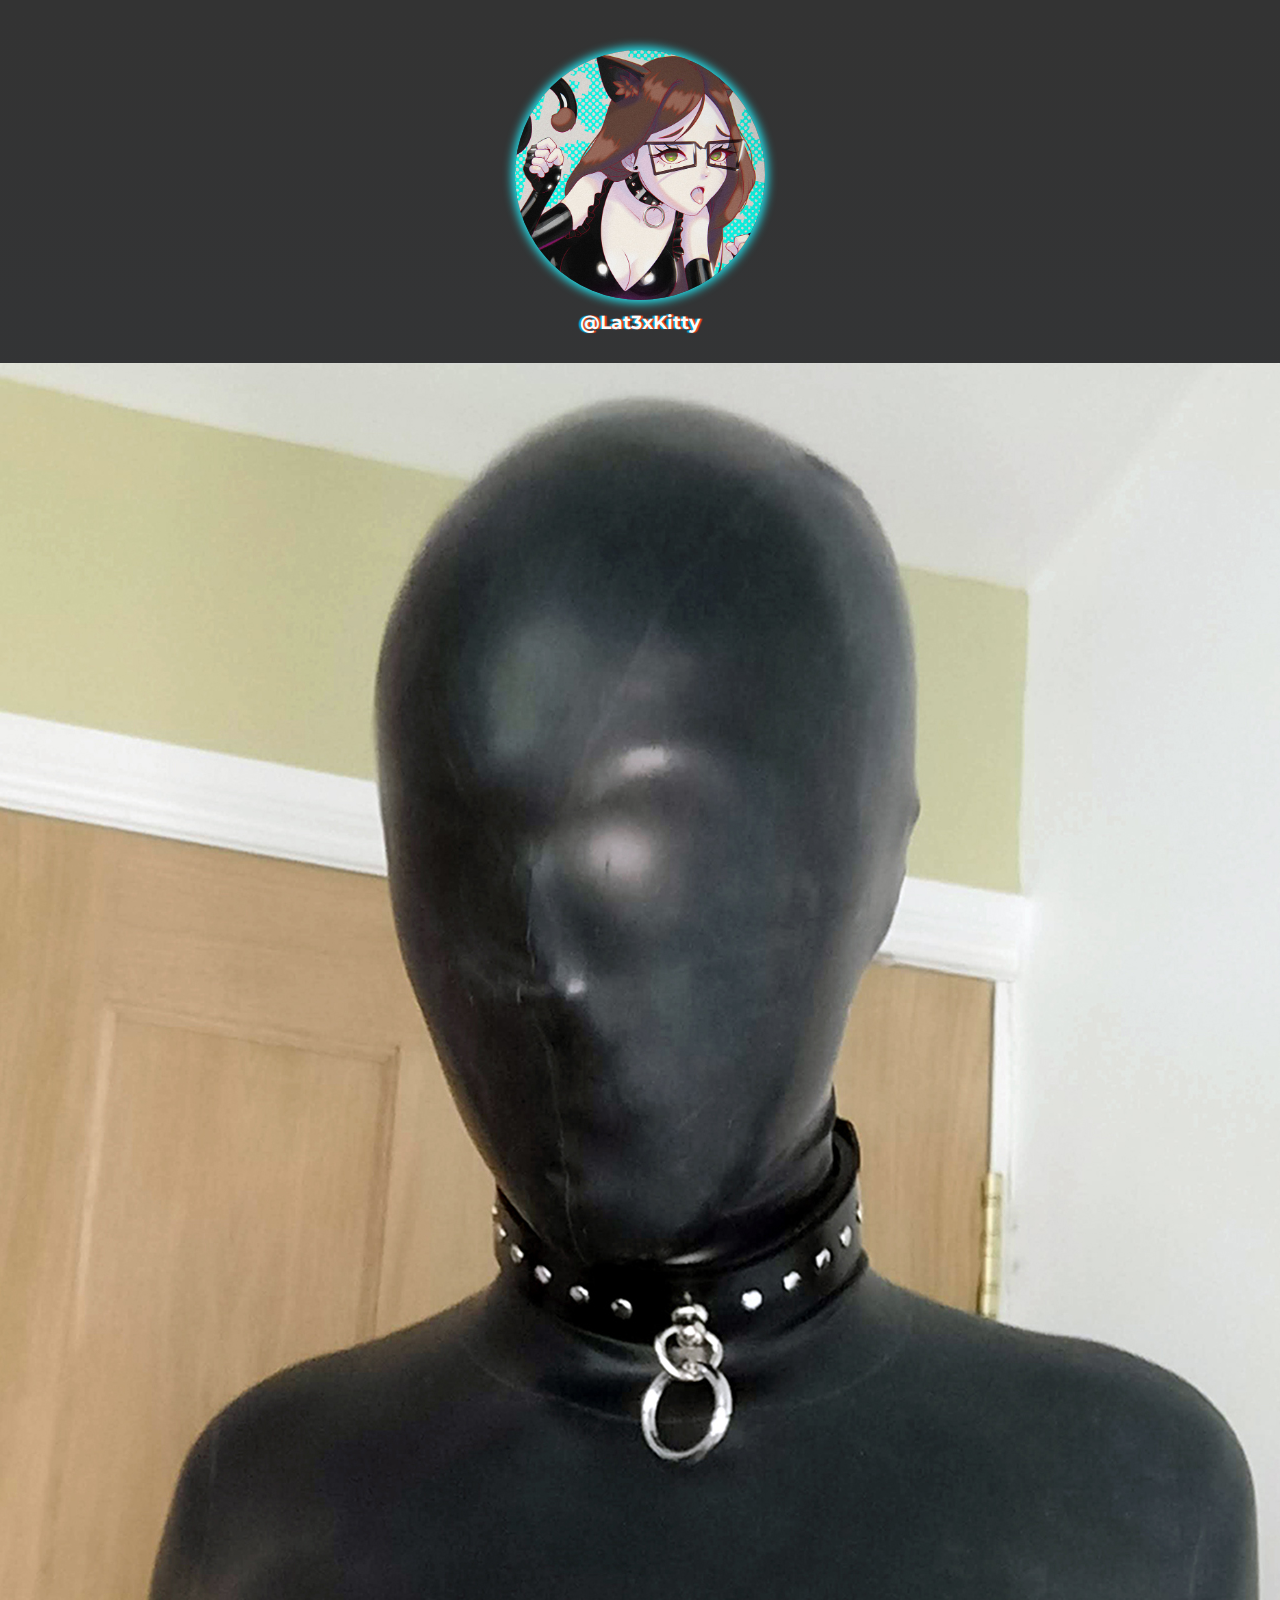
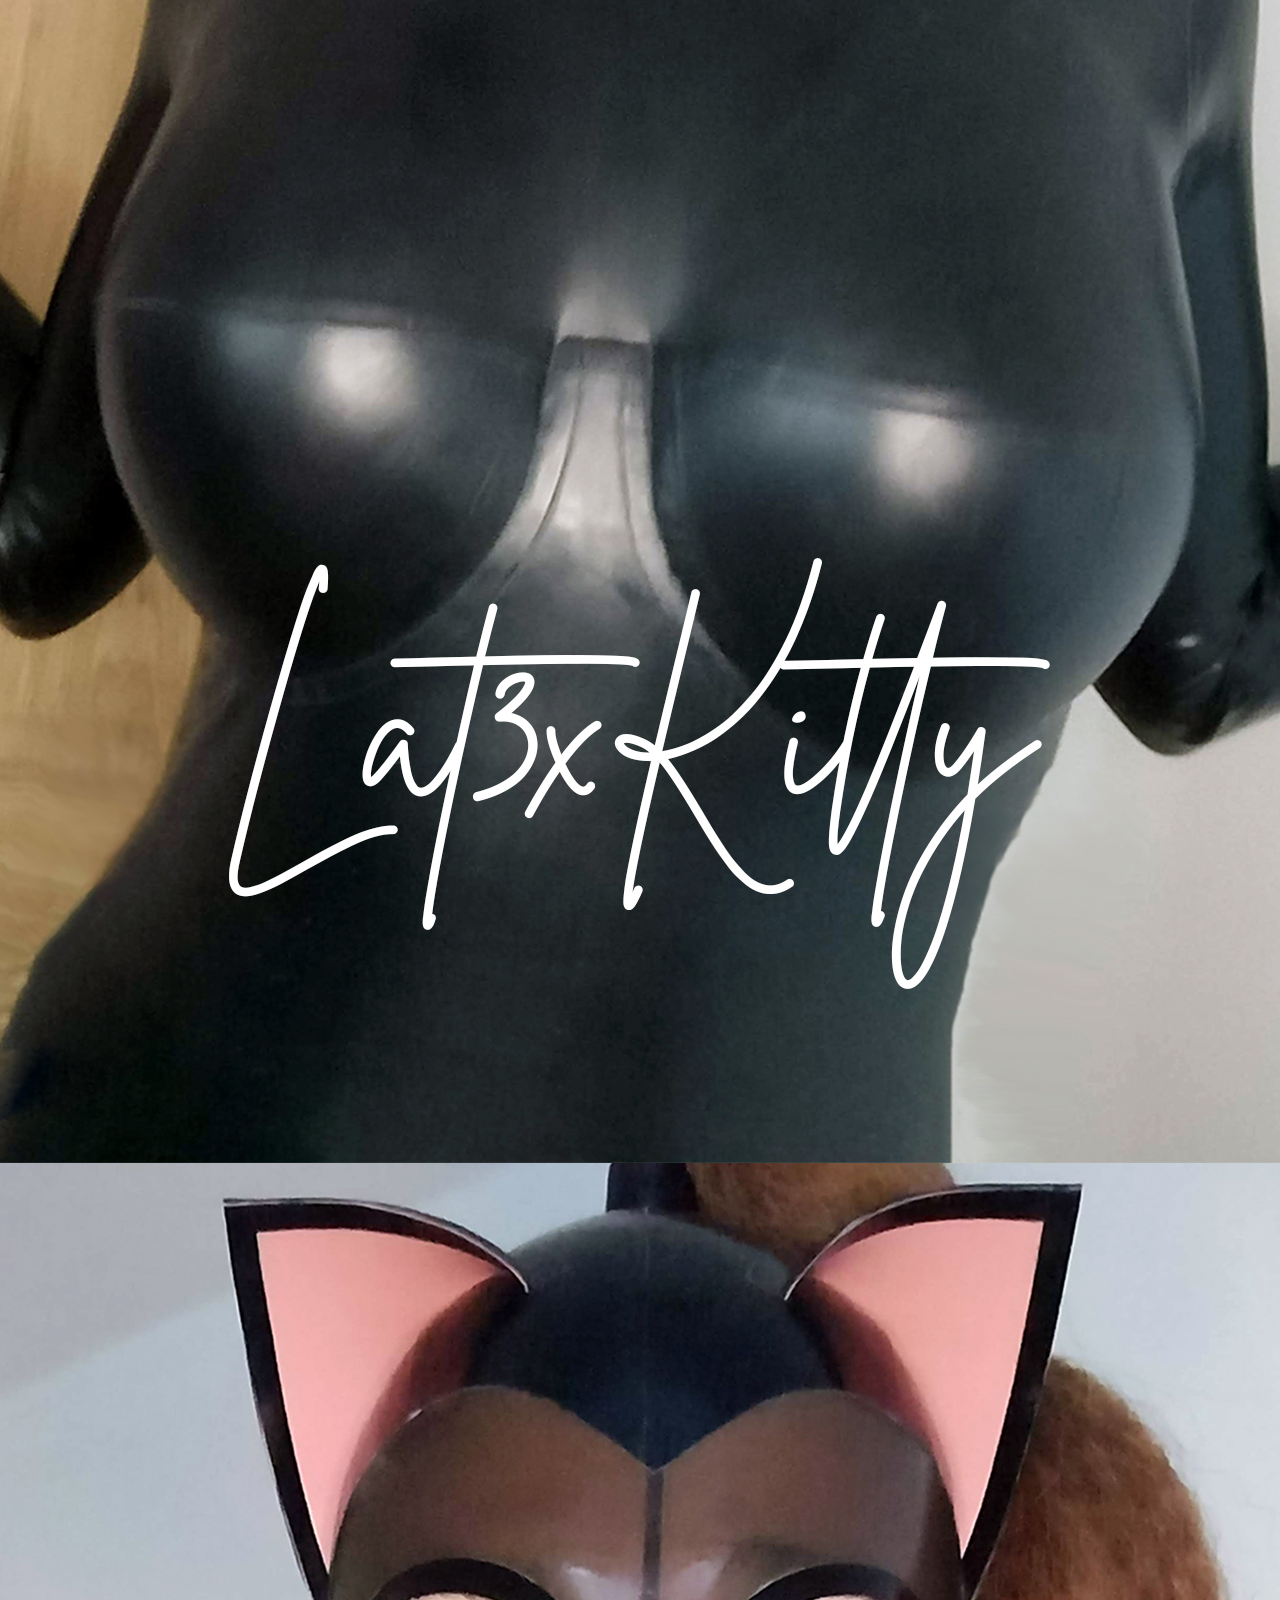
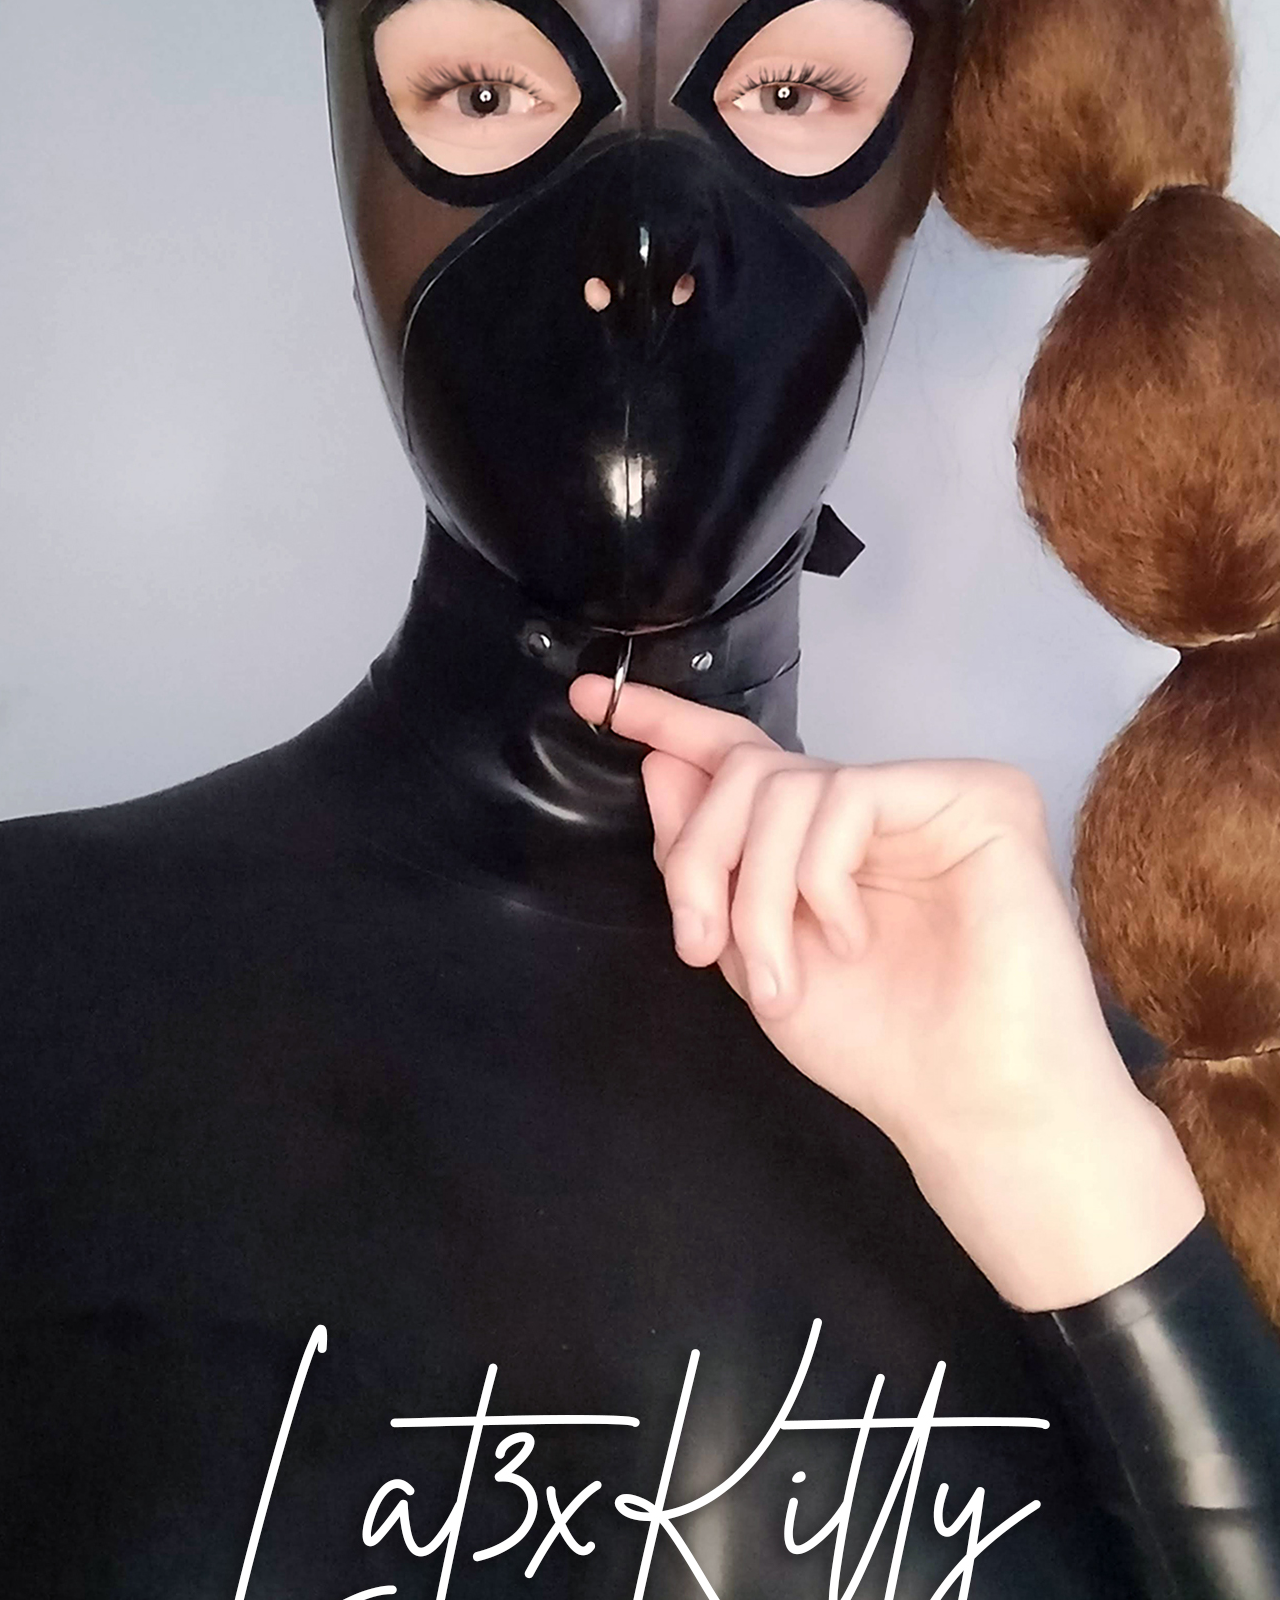
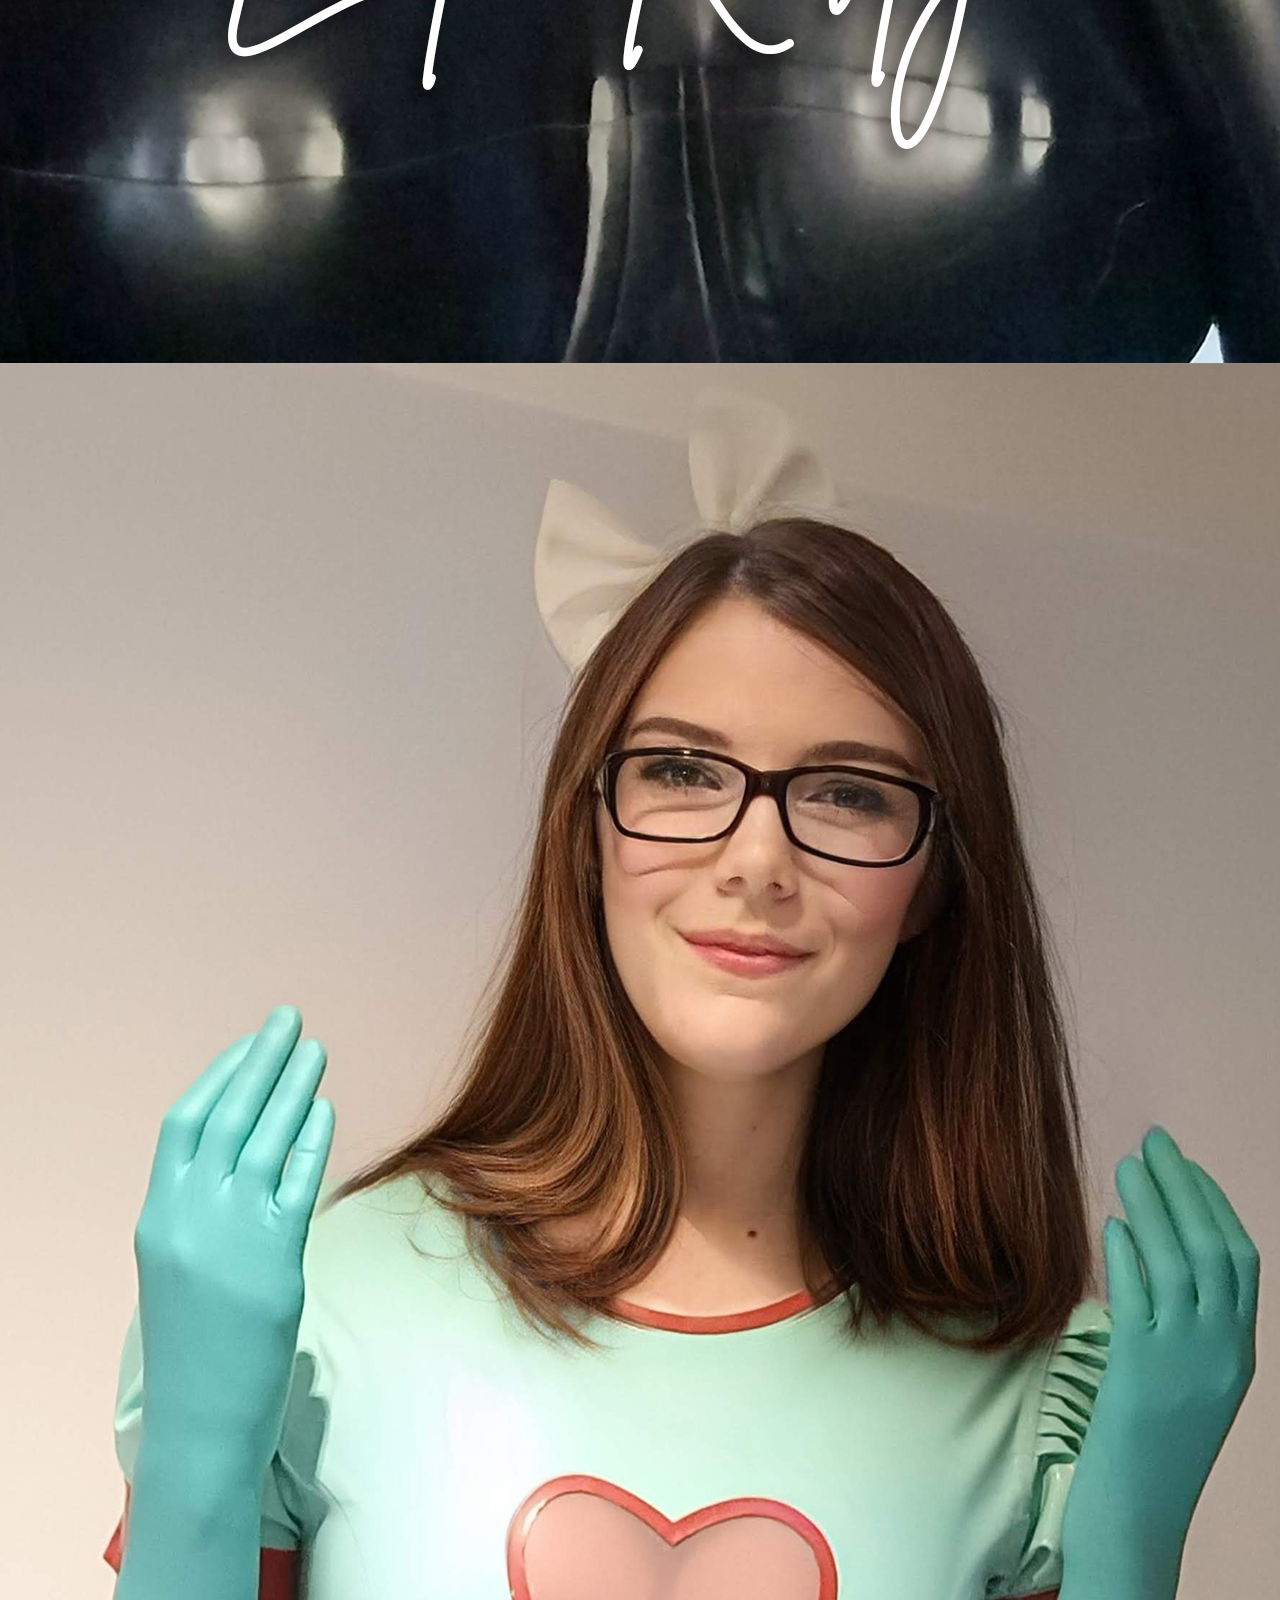
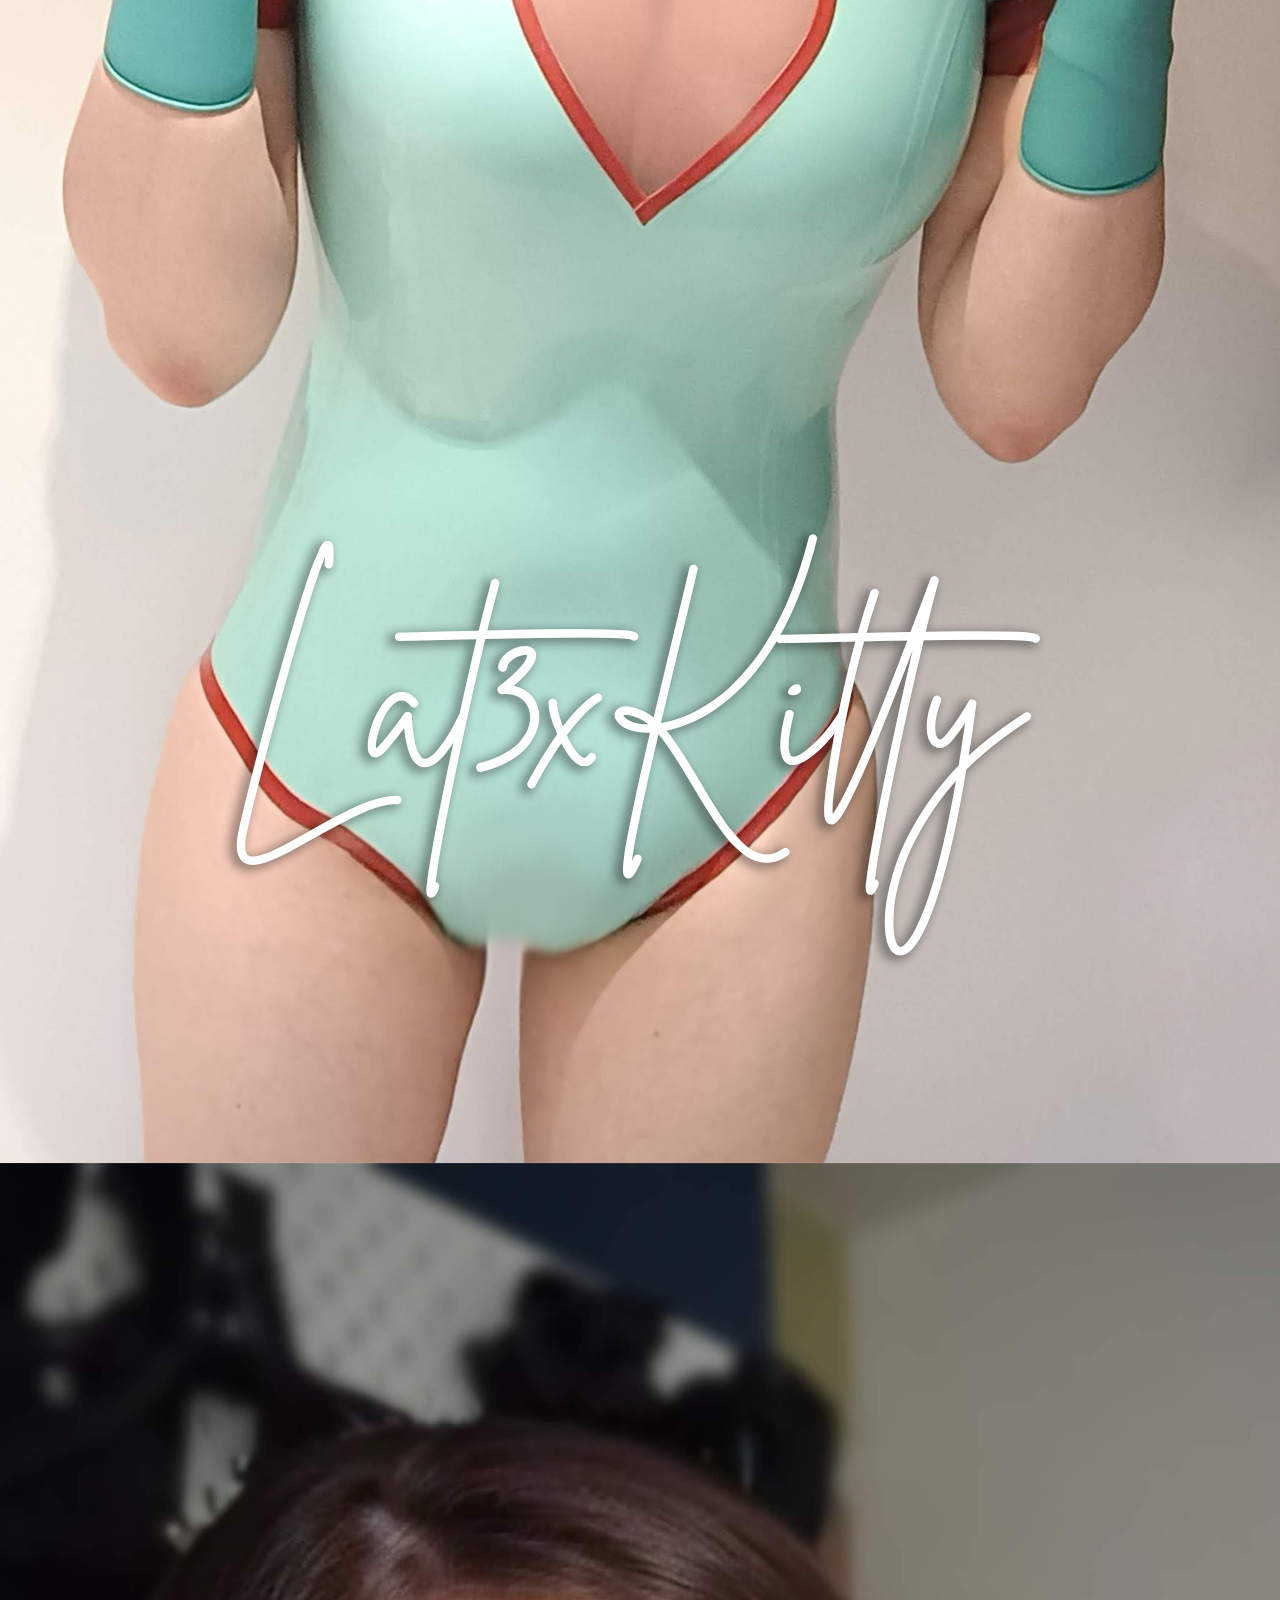
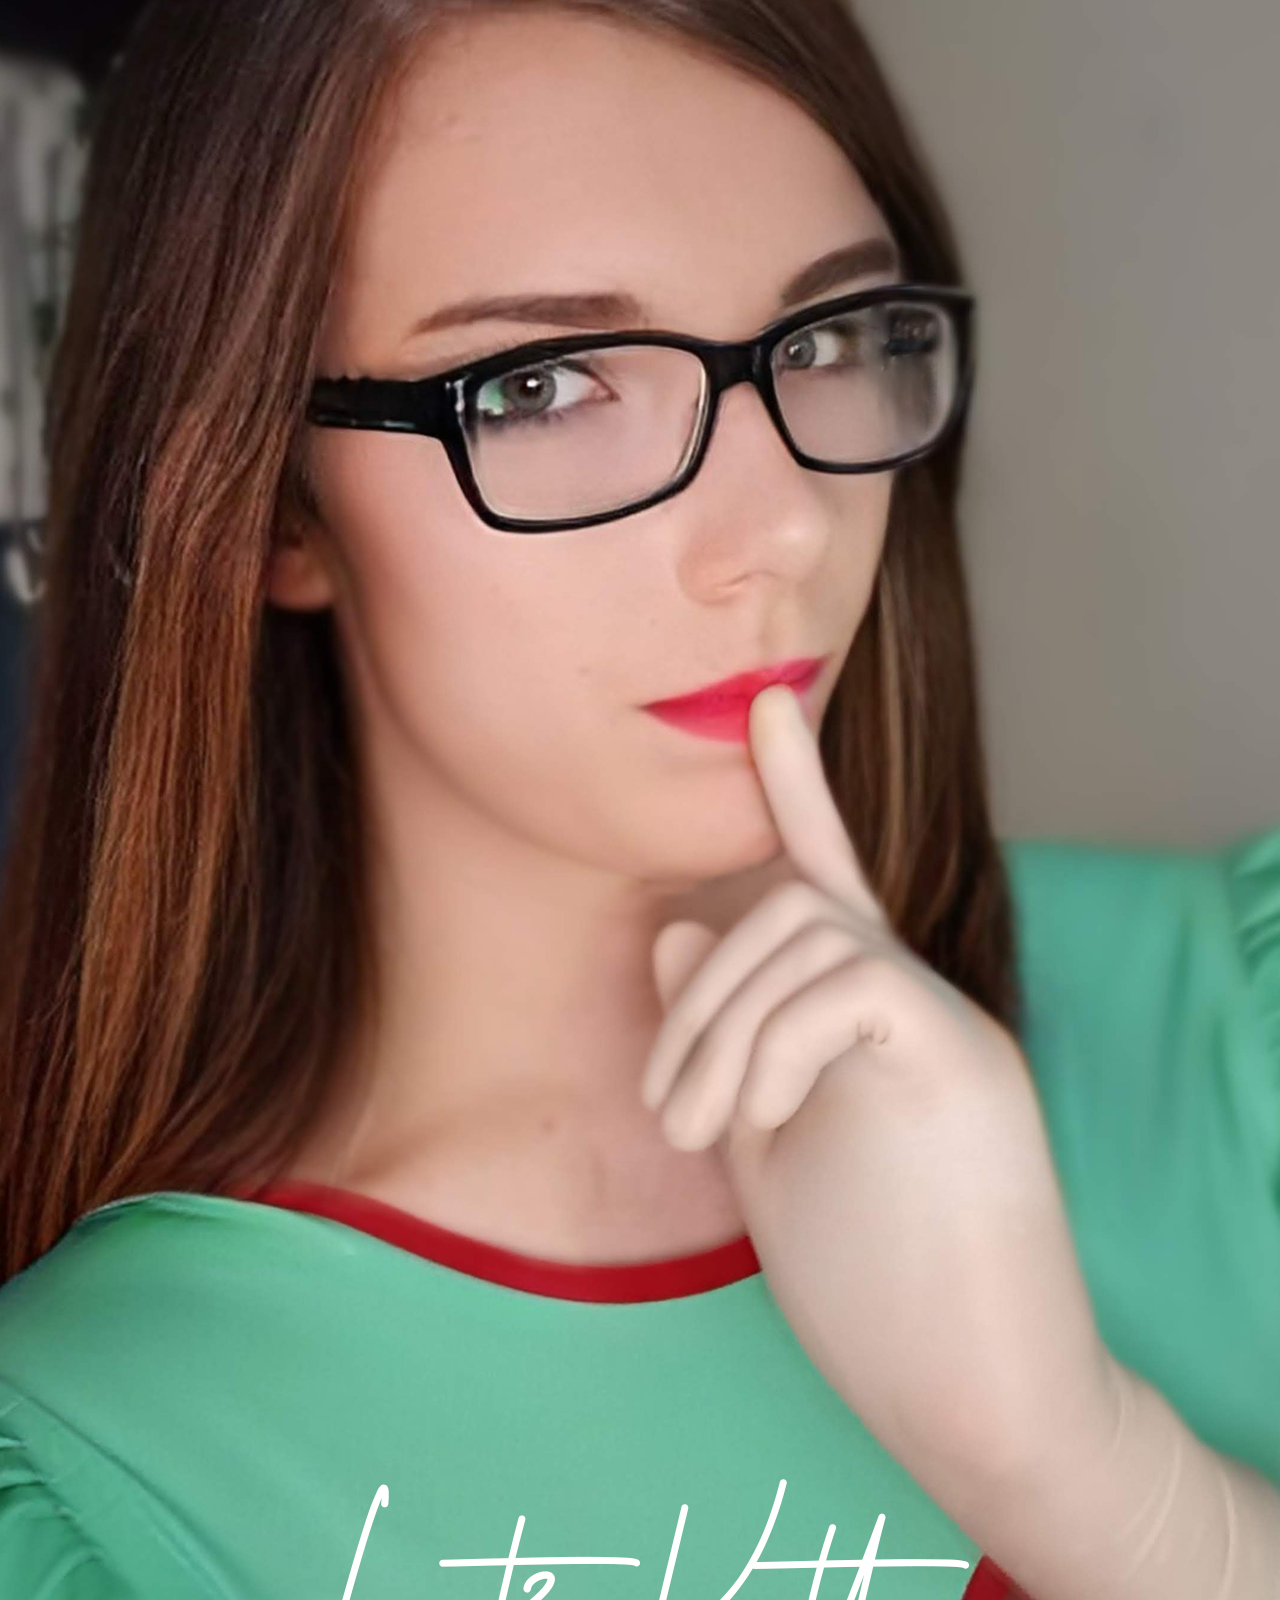
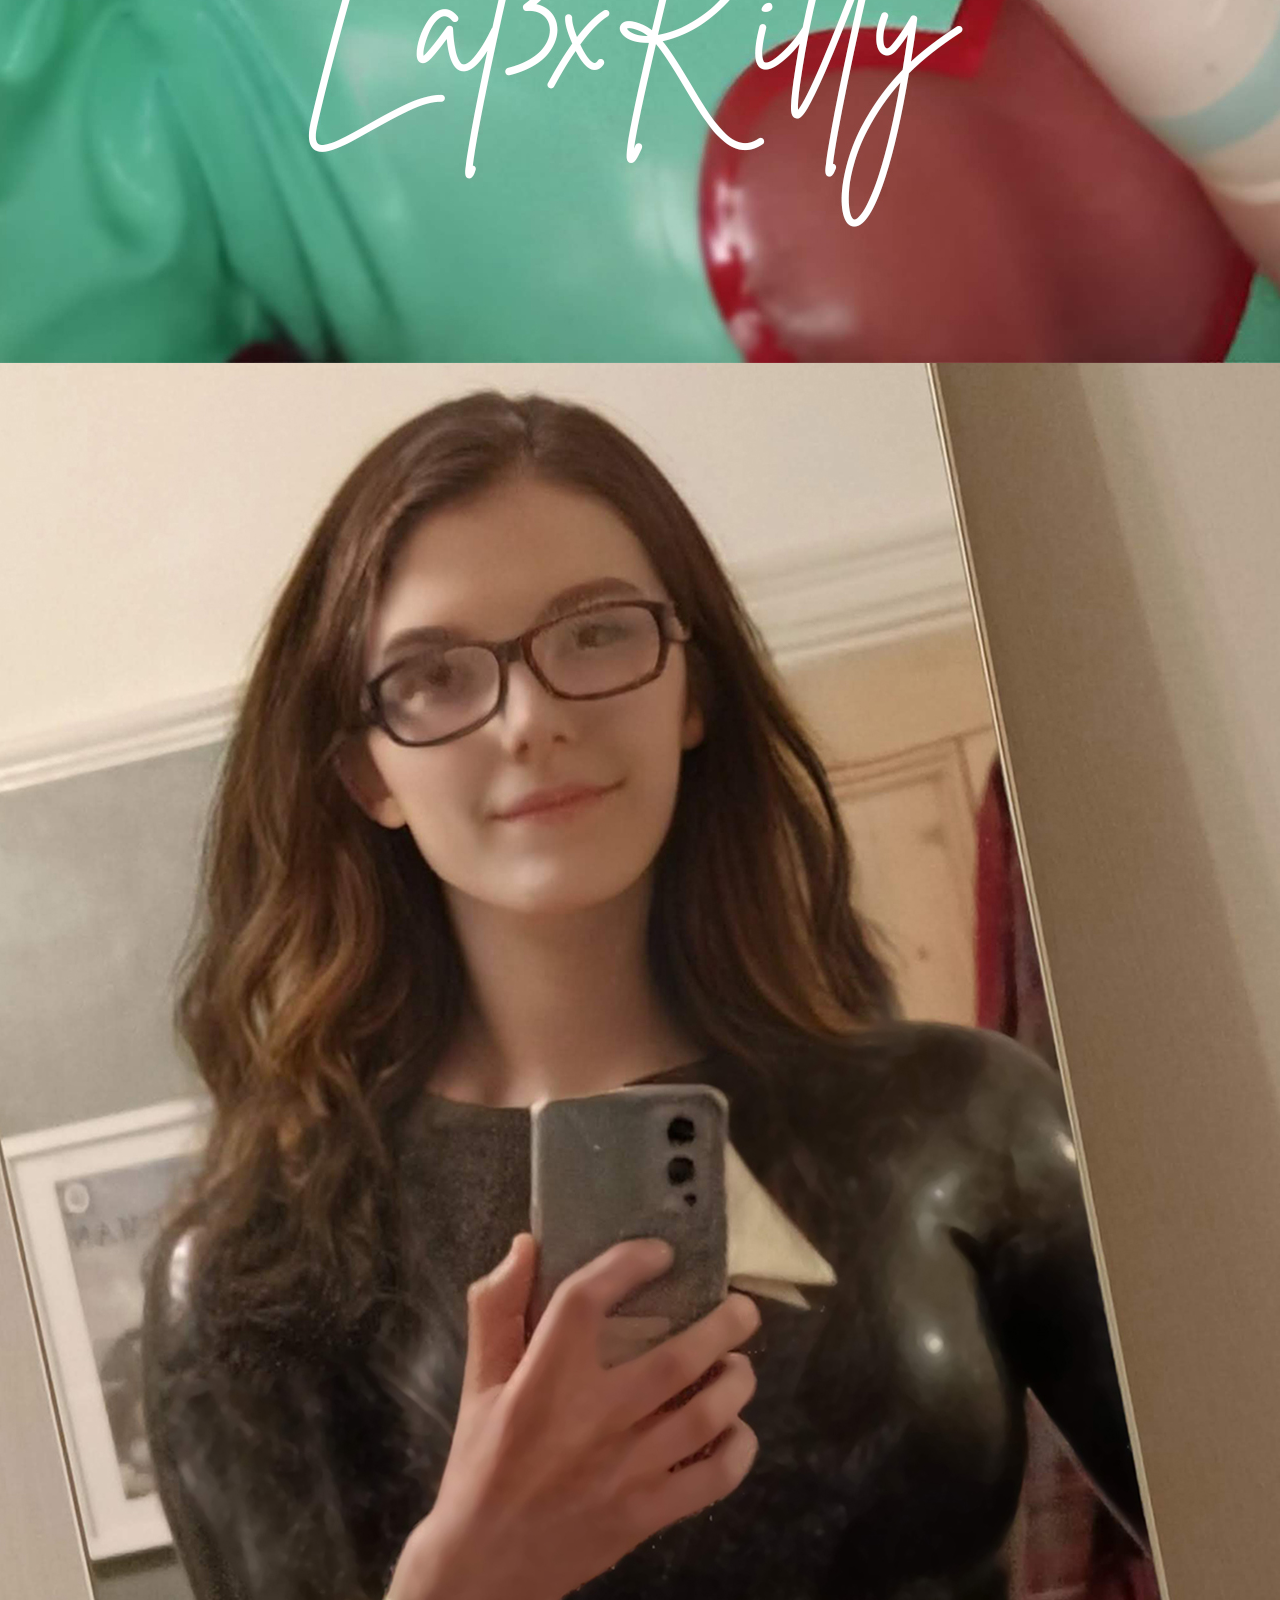
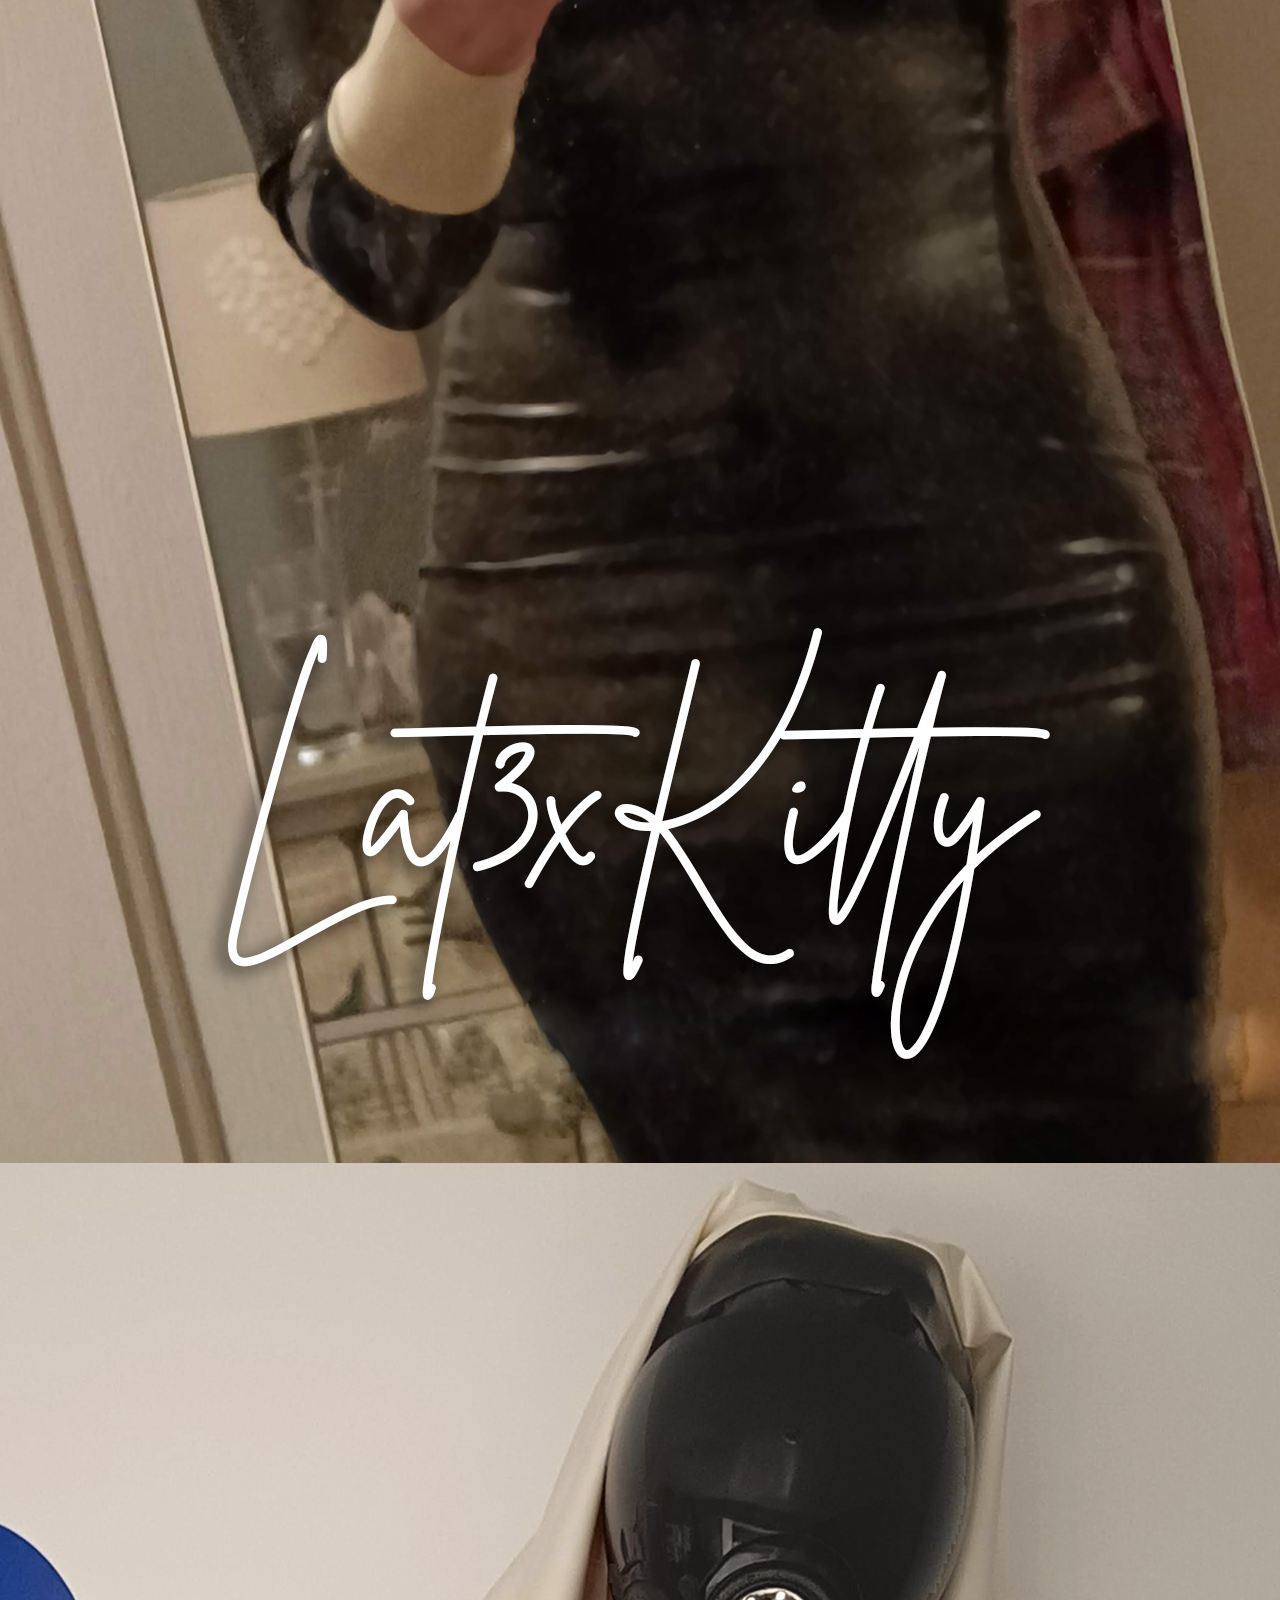
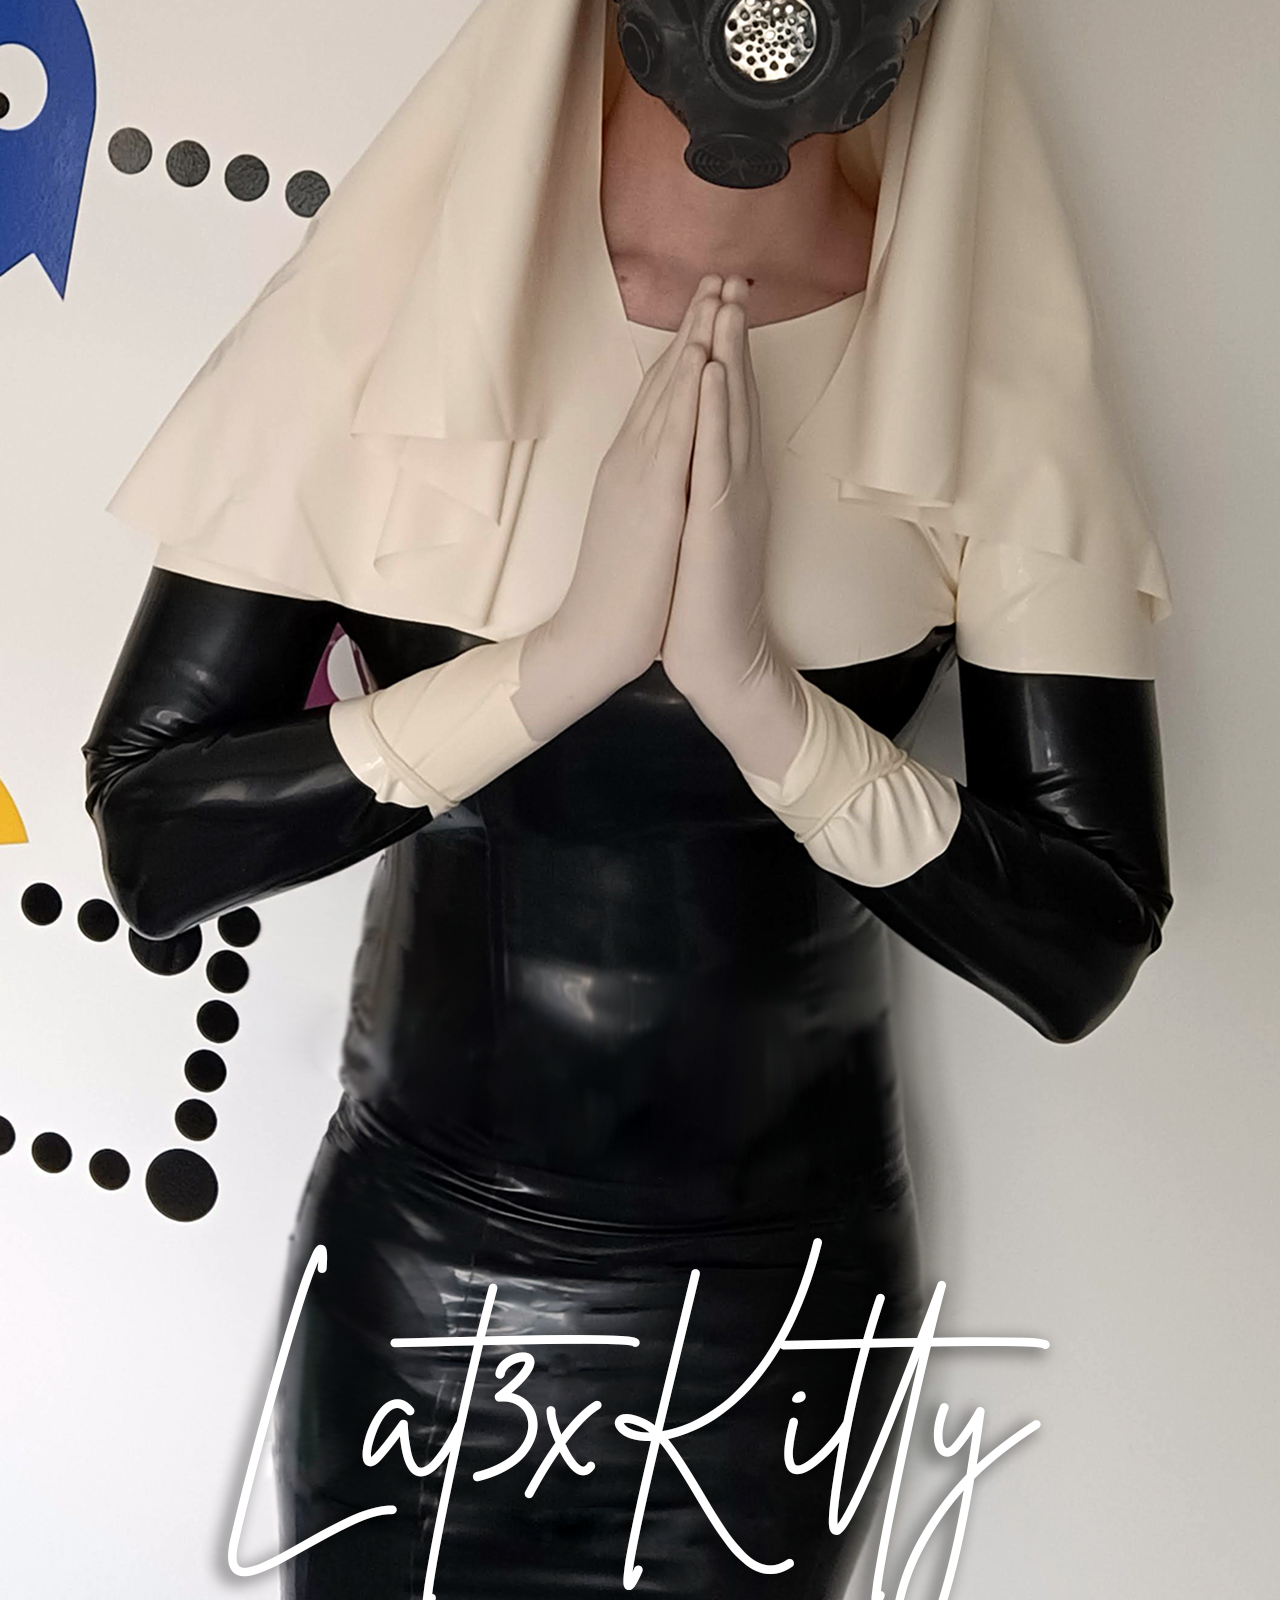
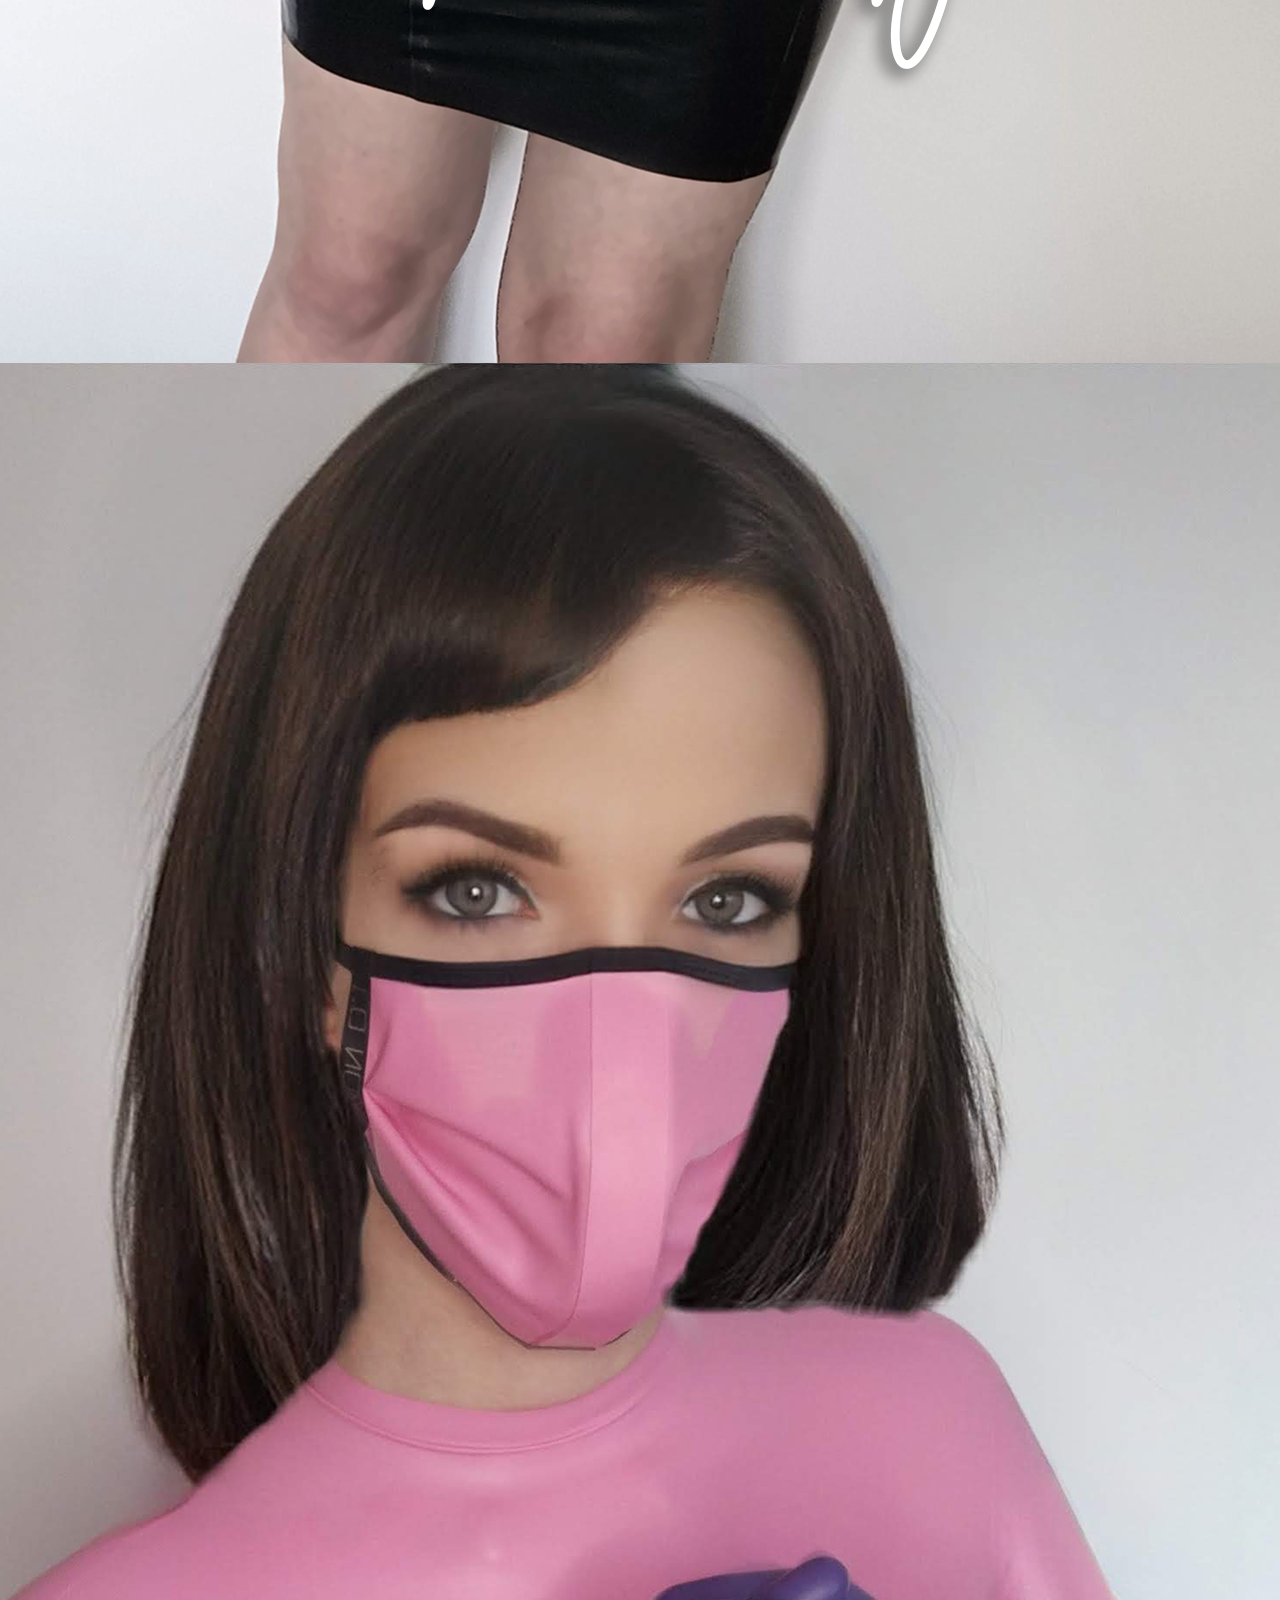
==== backgrounds.html @ 3aea0dca "remove FAQ js" ====
<html lang="en">
<head>
    <title>@Lat3xKitty</title>
    <meta charset="UTF-8">
    <meta name="viewport" content="width=device-width, initial-scale=1.0">
    <meta property="og:title" content="Lat3xKitty Links" />
    <meta property="og:type" content="website" />
    <meta property="og:url" content="https://lat3xkitty.github.io" />
    <meta property="og:image" content="https://lat3xkitty.github.io/profile.jpg" />
    <!-- Uncomment below to make image larger.  -->
    <!-- <meta name="twitter:card" content="summary_large_image"> -->
    <meta property="og:description" content="Find out a bit more about my current situation for Commissions. <Currently I am not accept them.>" />
    <meta name="description" content="Find out a bit more about my current situation for Commissions. <Currently I am not accept them.>">
    <meta name="theme-color" content="#1d2671">

    <link rel="stylesheet" href="./index.css">
</head>
<body>
    <main>
        <a href="./">
            <img class="user-img" src="./profile.jpg" alt="user image">
        </a>
        <h1>@Lat3xKitty</h1>

        <div class="content">
            <div class="row image-collection">
                <div class="col-md-3">
                    <a download href="/background/16x9_BlackDollCatsuit.jpg" title="ImageName">
                        <img alt="ImageName" src="/background/16x9_BlackDollCatsuit.jpg">
                    </a>
                </div>

                <div class="col-md-3">
                    <a download href="/background/16x9_KittyHood_Collar.jpg" title="ImageName">
                        <img alt="ImageName" src="/background/16x9_KittyHood_Collar.jpg">
                    </a>
                </div>

                <div class="col-md-3">
                    <a download href="/background/16x9_MedicalBody_GreenGloves.jpg" title="ImageName">
                        <img alt="ImageName" src="/background/16x9_MedicalBody_GreenGloves.jpg">
                    </a>
                </div>

                <div class="col-md-3">
                    <a download href="/background/16x9_MedicalBody_Kiss.jpg" title="ImageName">
                        <img alt="ImageName" src="/background/16x9_MedicalBody_Kiss.jpg">
                    </a>
                </div>

                <div class="col-md-3">
                    <a download href="/background/16x9_Mirror_PussyBow.jpg" title="ImageName">
                        <img alt="ImageName" src="/background/16x9_Mirror_PussyBow.jpg">
                    </a>
                </div>

                <div class="col-md-3">
                    <a download href="/background/16x9_MSA_Nun.jpg" title="ImageName">
                        <img alt="ImageName" src="/background/16x9_MSA_Nun.jpg">
                    </a>
                </div>

                <div class="col-md-3">
                    <a download href="/background/16x9_PinkCatsuit_EvilPlans.jpg" title="ImageName">
                        <img alt="ImageName" src="/background/16x9_PinkCatsuit_EvilPlans.jpg">
                    </a>
                </div>

                <div class="col-md-3">
                    <a download href="/background/16x9_PinkCatsuit_Fluffy.jpg" title="ImageName">
                        <img alt="ImageName" src="/background/16x9_PinkCatsuit_Fluffy.jpg">
                    </a>
                </div>
            </div>
        </div>
    </main>

<!-- Global site tag (gtag.js) - Google Analytics -->
<script async src="https://www.googletagmanager.com/gtag/js?id=UA-180763575-1"></script>
<script>
  window.dataLayer = window.dataLayer || [];
  function gtag(){dataLayer.push(arguments);}
  gtag('js', new Date());

  gtag('config', 'UA-180763575-1');
</script>

<!-- Import Jquery -->
<script src="https://ajax.googleapis.com/ajax/libs/jquery/3.4.1/jquery.min.js"></script>

</body>
</html>
</h2>
---- index.css ----
@import url("https://fonts.googleapis.com/css2?family=Montserrat:wght@400;500&display=swap");

* {
    margin: 0;
    padding: 0;
    box-sizing: border-box;
}

body {
    background-color: #fe59d7;
    background: -webkit-linear-gradient(
            rgba(0, 0, 0, 0.8),
            rgba(13, 71, 161, 0.8)
        ),
        url("./background.png");
    background-repeat: no-repeat;
    background-size: cover;
    font-family: "Montserrat", sans-serif;
    min-height: 100vh;
    display: flex;
    flex-direction: column;
    justify-content: center;
}

main {
    text-align: center;
    margin: 30px 50px 20px 50px;
    color: #fafafa;
}

.user-img {
    border-radius: 150px;
    max-width: 250px;
    box-shadow: 0 0 10px 3px #22e4f0;
}

main h1 {
    font-size: 1.2rem;
    text-shadow: 2px 0 1px #ff3f1a, -2px 0 1px #00a7e0;
    margin: 0.5em 0 1.5em 0;
}

main h2 {
    text-shadow: 1px 0 1px #ff3f1a, -1px 0 1px #00a7e0;
}

main .content p {
    white-space: pre-wrap;
    margin-bottom: 2rem;
}

.mb-0 {
    margin-bottom: 0 !important;
}

.link {
    height: 50px;
    width: 100%;
    margin-top: 1.3rem;
    display: flex;
    justify-content: center;
    align-items: center;
    cursor: pointer;
    border-radius: 10px;
}

.page-sec .link {
    background-color: #5E35B1;
    box-shadow: 2px 0 1px #ff3f1a, -2px 0 1px #00a7e0;
    text-shadow: 2px 0 1px #ff3f1a, -2px 0 1px #00a7e0;
}

.links-sec .link {
    background-color: #135ed4;
    box-shadow: 2px 0 1px #ff3f1a, -2px 0 1px #00a7e0;
    text-shadow: 2px 0 1px #ff3f1a, -2px 0 1px #00a7e0;
}

.affiliate-sec .link {
    background-color: #0d8b09;
    box-shadow: 2px 0 1px #ff3f1a, -2px 0 1px #00a7e0;
    text-shadow: 2px 0 1px #ff3f1a, -2px 0 1px #00a7e0;
}

a[href="#"] div.link {
    opacity: 0.7;
    cursor: default;
}

a {
    color: #22e4f0;
    font-weight: 600;
}

.links-sec a, .page-sec a, .affiliate-sec a {
    color: white;
    text-decoration: none;
}

@media screen and (min-width: 500px) {
    body {
        padding: 20px 50px;
    }
}

@media screen and (min-width: 800px) {
    body {
        display: flex;
        justify-content: center;
        align-items: center;
        padding: 0;
    }

    main {
        min-width: 800px;
        padding: 20px 50px;
    }
}

::selection {
    background-color: rgba(136, 14, 79, 0.5)
}



.faq {
    list-style-type: none;
    margin: 0;
    padding: 0;
    max-width: 700px;
}
.faq + h2 {
    margin-top: 30px;
    margin-bottom: 15px;
}

.faq .question:nth-of-type(1) {
    border-top-left-radius: 10px;
    border-top-right-radius: 10px;
}
.faq .question:nth-last-of-type(2):not(.openedQuestion) {
    border-bottom-left-radius: 10px;
    border-bottom-right-radius: 10px;
}
.faq .answer.openedFaQ:nth-last-of-type(1) {
    border-bottom-left-radius: 10px;
    border-bottom-right-radius: 10px;
}
.faq .question {
    padding: 15px;
    cursor: pointer;
    position: relative;
    display: flex;
    align-items: center;
    background-color: #404E7C;
}
.faq .question h4 {
    max-width: 550px;
    color: #fff;
    font-weight: 700;
    font-size: 20px;
    line-height: 24px;
}
.faq .question h4 span {
    width: 10px;
    height: 10px;
    margin-right: 10px;
    border-radius: 50%;
    display: inline-block;
}
@media only screen and (max-width: 520px) {
    .faq .question h4 {
        max-width: 80%;
    }
}
.faq .question .fq_icon {
    width: 25px;
    height: 25px;
    position: absolute;
    right: 20px;
}
.faq .question .fq_icon span {
    width: 100%;
    height: 4px;
    background-color: #AFC0C5;
    display: inline-block;
    position: absolute;
    top: 10px;
    left: 0;
    transition: 0.25s all;
    webkit-transition: 0.25s all;
}
.faq .question .fq_icon span:nth-child(2) {
    transform: rotate(90deg);
}
.faq .openedQuestion .fq_icon span:nth-child(2) {
    transform: rotate(0deg) !important;
}
.faq .answer {
    display: none;
    padding: 25px 15px;
    font-size: 15px;
    line-height: 22px;
    background: white;
    color: rgb(13, 71, 161);
}

.cat_one h4 span {
    background-color: #D65108;
}

.cat_two h4 span {
    background-color: #EFA00B;
}
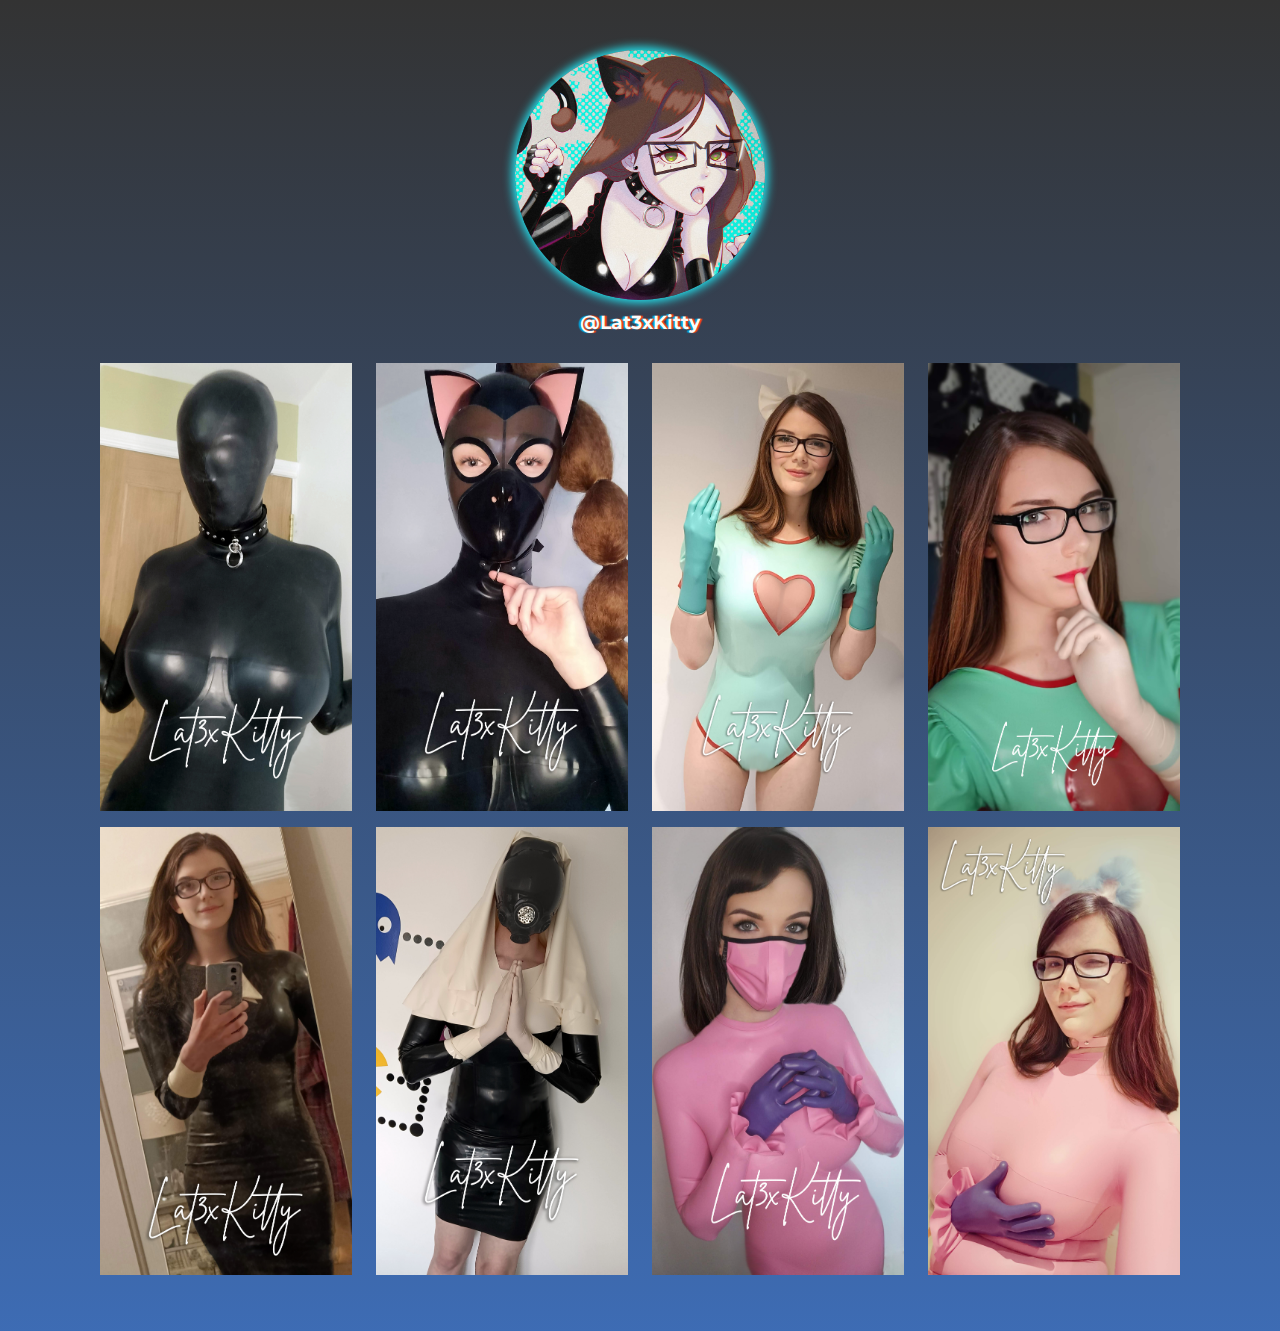
==== commit 59f5edca: "Clean up and fix image sizes :)" ====
--- a/backgrounds.html
+++ b/backgrounds.html
@@ -24,49 +24,49 @@
 
         <div class="content">
             <div class="row image-collection">
-                <div class="col-md-3">
+                <div class="col-md-3 mb-3">
                     <a download href="/background/16x9_BlackDollCatsuit.jpg" title="ImageName">
                         <img alt="ImageName" src="/background/16x9_BlackDollCatsuit.jpg">
                     </a>
                 </div>
 
-                <div class="col-md-3">
+                <div class="col-md-3 mb-3">
                     <a download href="/background/16x9_KittyHood_Collar.jpg" title="ImageName">
                         <img alt="ImageName" src="/background/16x9_KittyHood_Collar.jpg">
                     </a>
                 </div>
 
-                <div class="col-md-3">
+                <div class="col-md-3 mb-3">
                     <a download href="/background/16x9_MedicalBody_GreenGloves.jpg" title="ImageName">
                         <img alt="ImageName" src="/background/16x9_MedicalBody_GreenGloves.jpg">
                     </a>
                 </div>
 
-                <div class="col-md-3">
+                <div class="col-md-3 mb-3">
                     <a download href="/background/16x9_MedicalBody_Kiss.jpg" title="ImageName">
                         <img alt="ImageName" src="/background/16x9_MedicalBody_Kiss.jpg">
                     </a>
                 </div>
 
-                <div class="col-md-3">
+                <div class="col-md-3 mb-3">
                     <a download href="/background/16x9_Mirror_PussyBow.jpg" title="ImageName">
                         <img alt="ImageName" src="/background/16x9_Mirror_PussyBow.jpg">
                     </a>
                 </div>
 
-                <div class="col-md-3">
+                <div class="col-md-3 mb-3">
                     <a download href="/background/16x9_MSA_Nun.jpg" title="ImageName">
                         <img alt="ImageName" src="/background/16x9_MSA_Nun.jpg">
                     </a>
                 </div>
 
-                <div class="col-md-3">
+                <div class="col-md-3 mb-3">
                     <a download href="/background/16x9_PinkCatsuit_EvilPlans.jpg" title="ImageName">
                         <img alt="ImageName" src="/background/16x9_PinkCatsuit_EvilPlans.jpg">
                     </a>
                 </div>
 
-                <div class="col-md-3">
+                <div class="col-md-3 mb-3">
                     <a download href="/background/16x9_PinkCatsuit_Fluffy.jpg" title="ImageName">
                         <img alt="ImageName" src="/background/16x9_PinkCatsuit_Fluffy.jpg">
                     </a>
--- a/index.css
+++ b/index.css
@@ -53,6 +53,10 @@
     margin-bottom: 0 !important;
 }
 
+.mb-3 {
+    margin-bottom: 1rem !important; 
+}
+
 .link {
     height: 50px;
     width: 100%;
@@ -103,7 +107,7 @@
     }
 }
 
-@media screen and (min-width: 800px) {
+@media screen and (min-width: 768px) {
     body {
         display: flex;
         justify-content: center;
@@ -212,3 +216,33 @@
 .cat_two h4 span {
     background-color: #EFA00B;
 }
+
+.image-collection img {
+    max-width: 100%;
+}
+
+.row {
+    --bs-gutter-x: 1.5rem;
+    --bs-gutter-y: 0;
+    display: flex;
+    flex-wrap: wrap;
+    margin-top: calc(-1 * var(--bs-gutter-y));
+    margin-right: calc(-.5 * var(--bs-gutter-x));
+    margin-left: calc(-.5 * var(--bs-gutter-x));
+}
+
+.row>* {
+    flex-shrink: 0;
+    width: 100%;
+    max-width: 100%;
+    padding-right: calc(var(--bs-gutter-x) * .5);
+    padding-left: calc(var(--bs-gutter-x) * .5);
+    margin-top: var(--bs-gutter-y);
+}
+
+@media (min-width: 768px) {
+    .col-md-3 {
+        flex: 0 0 auto;
+        width: 25%;
+    }
+}